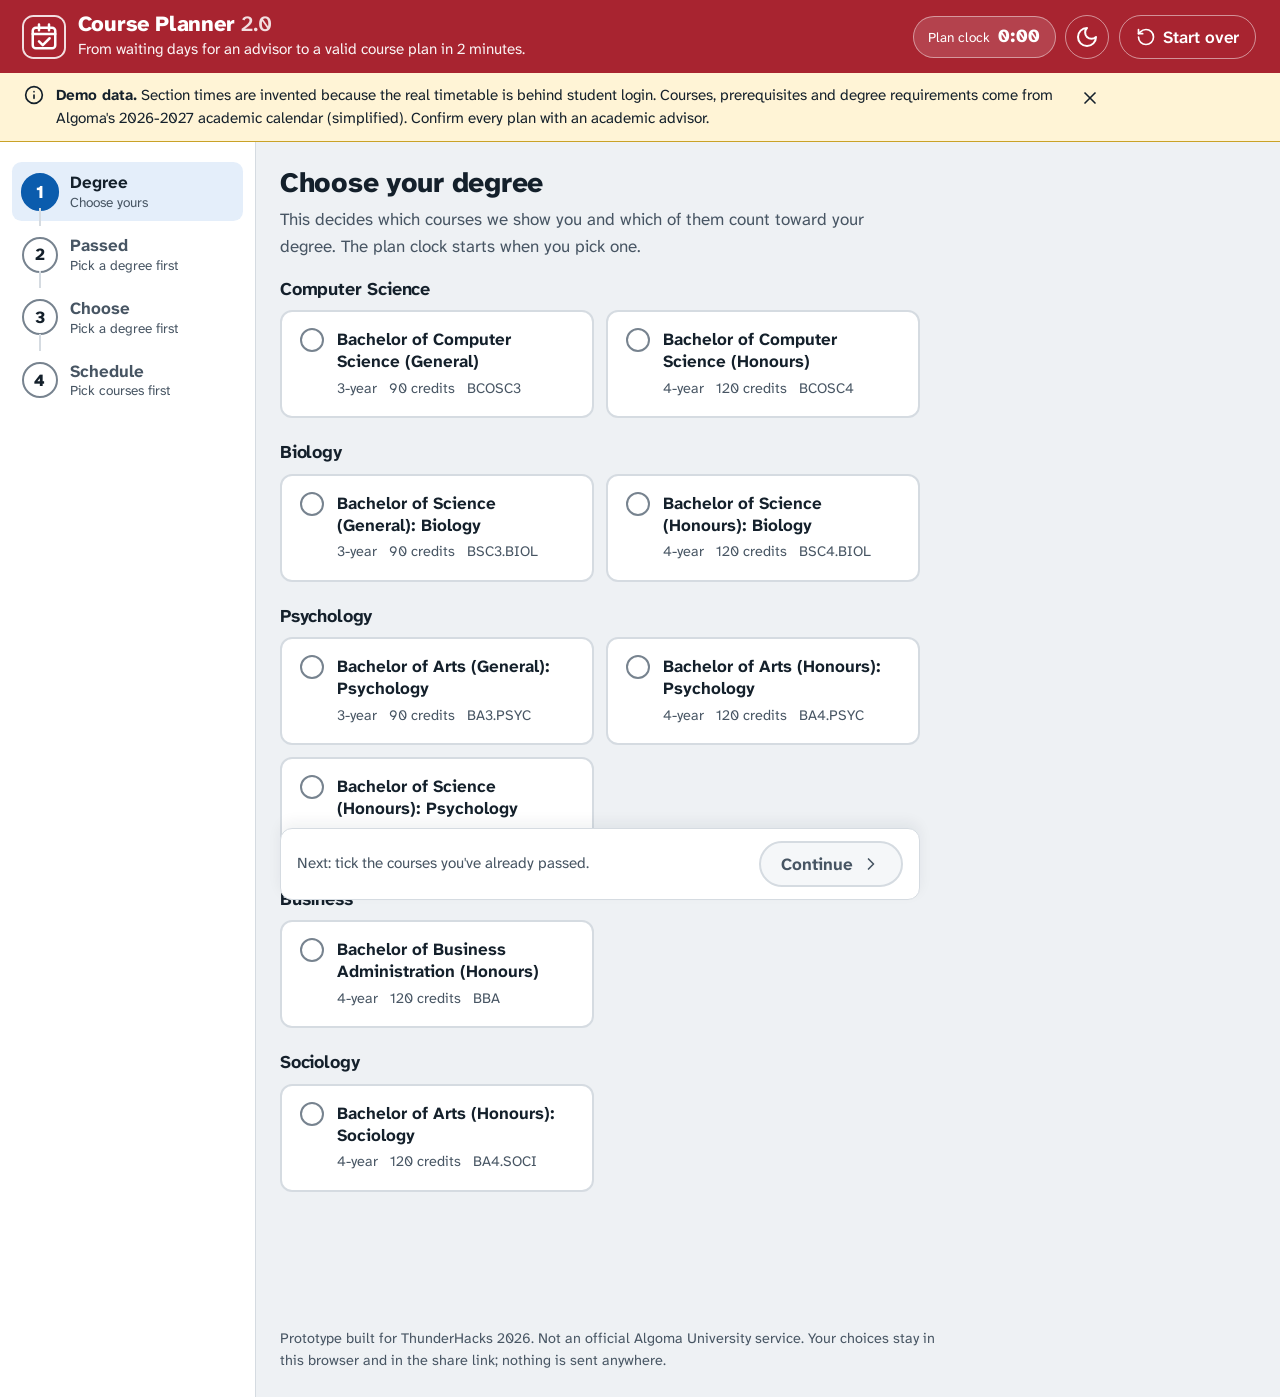
==== index.html @ 58ff5bbb "feat: production redesign, 9 real degrees, search/filters, themes, CSP hardening" ====
<!DOCTYPE html>
<html lang="en">
<head>
  <meta charset="UTF-8">
  <meta name="viewport" content="width=device-width, initial-scale=1">
  <!-- Security: only our own files may load or run. No inline scripts or styles, no third parties. -->
  <meta http-equiv="Content-Security-Policy" content="default-src 'none'; script-src 'self'; style-src 'self'; font-src 'self'; img-src 'self' data:; connect-src 'self'; base-uri 'none'; form-action 'none'">
  <meta name="referrer" content="no-referrer">
  <meta name="color-scheme" content="light dark">
  <meta name="theme-color" content="#a82430">
  <meta name="description" content="Pick your degree, tick what you've passed, and get conflict-free course schedules in minutes instead of waiting days for an advisor.">
  <title>Course Planner 2.0</title>
  <link rel="icon" href="assets/favicon.svg" type="image/svg+xml">
  <link rel="preload" href="assets/fonts/atkinson-hyperlegible-next-latin.woff2" as="font" type="font/woff2" crossorigin>
  <link rel="stylesheet" href="styles.css?v=4">
  <script src="theme-init.js?v=4"></script>
</head>
<body>
  <a class="skip-link" href="#main">Skip to main content</a>

  <div class="app">
    <header class="topbar">
      <div class="brand">
        <span class="brand-mark" aria-hidden="true"></span>
        <div>
          <h1>Course Planner <span class="version">2.0</span></h1>
          <p class="tagline">From waiting days for an advisor to a valid course plan in 2 minutes.</p>
        </div>
      </div>
      <div class="tools">
        <div class="clock" id="clock">
          <span class="clock-label" id="clock-label">Plan clock</span>
          <span class="clock-time" id="clock-time" aria-hidden="true">0:00</span>
        </div>
        <button type="button" class="icon-btn" id="theme-toggle" aria-label="Switch to dark mode"></button>
        <button type="button" class="ghost-btn" id="restart"></button>
      </div>
    </header>

    <div class="notice-bar" id="demo-note" role="note">
      <span class="notice-icon" id="demo-icon" aria-hidden="true"></span>
      <p><strong>Demo data.</strong> Section times are invented because the real timetable is behind student login. <span class="more">Courses, prerequisites and degree requirements come from Algoma's 2026-2027 academic calendar (simplified). Confirm every plan with an academic advisor.</span></p>
      <button type="button" class="icon-btn small" id="demo-dismiss" aria-label="Hide this notice"></button>
    </div>

    <nav class="steps" id="steps" aria-label="Planner steps"></nav>

    <div class="layout">
      <main id="main" tabindex="-1">
        <p class="loading" id="loading">Loading courses&hellip;</p>
        <section class="screen" id="screen-degree" hidden></section>
        <section class="screen" id="screen-passed" hidden></section>
        <section class="screen" id="screen-options" hidden></section>
        <section class="screen" id="screen-schedules" hidden></section>
      </main>
      <aside class="summary" id="summary" aria-label="Your plan so far" hidden></aside>
    </div>

    <footer class="site-footer">
      <p>Prototype built for ThunderHacks 2026. Not an official Algoma University service. Your choices stay in this browser and in the share link; nothing is sent anywhere.</p>
    </footer>
  </div>

  <!-- Spoken updates for screen readers, and short visible confirmations -->
  <div class="sr-only" id="status" role="status" aria-live="polite"></div>
  <div class="toasts" id="toasts" aria-live="polite"></div>

  <!-- Filled in and shown only when printing ("Bring to advisor") -->
  <div id="print-summary"></div>

  <script src="logic.js?v=4"></script>
  <script src="app.js?v=4"></script>
</body>
</html>
---- styles.css ----
/* Course Planner 2.0
   Palette: Lake Ink (text), Algoma Red (top bar), Shoreline Blue (actions), Birch Grey (page),
   Pine (required), Dusk Indigo (elective). One family: Atkinson Hyperlegible Next, designed for legibility.
   Motion answers an action (toggle, open, confirm); the one decorative moment is the timetable settling in. */

@font-face {
  font-family: "Atkinson Hyperlegible Next";
  src: url("assets/fonts/atkinson-hyperlegible-next-latin.woff2") format("woff2");
  font-weight: 400 800;
  font-style: normal;
  font-display: swap;
}

:root {
  --bar: #a82430;
  --bar-text: #ffffff;
  --page: #eef1f4;
  --surface: #ffffff;
  --surface-2: #f5f7f9;
  --text: #14202b;
  --muted: #475563;
  --line: #d5dbe1;
  --line-strong: #77838f;
  --action: #0b5cad;
  --action-hover: #084a8d;
  --action-soft: #e4eefa;
  --on-action: #ffffff;
  --focus: #b45309;
  --danger: #a3241c;
  --warn-bg: #fff4d6;
  --warn-line: #c9a227;
  --required-bg: #dcf0e3;  --required-fg: #0c5a2f;
  --elective-bg: #e5e7fb;  --elective-fg: #2f3490;
  --none-bg: #e9ecef;      --none-fg: #34404b;
  --shadow: 0 6px 18px rgba(20, 32, 43, 0.14);
  --c0-bg: #d3e5fb; --c0-bd: #2a63a8; --c0-fg: #0d2a4a;
  --c1-bg: #d6f0dd; --c1-bd: #2a7a46; --c1-fg: #0c3a1f;
  --c2-bg: #fde3bd; --c2-bd: #a8650d; --c2-fg: #4a2c05;
  --c3-bg: #f6d3ef; --c3-bd: #94318a; --c3-fg: #4a1245;
  --c4-bg: #cfeeee; --c4-bd: #1f7a7a; --c4-fg: #0a3939;
  --c5-bg: #e3e6ea; --c5-bd: #566472; --c5-fg: #1c252d;
  --rail-w: 16rem;
  --radius: 0.75rem;
  --ease: cubic-bezier(0.2, 0.7, 0.2, 1);
  color-scheme: light;
}

:root[data-theme="dark"] {
  --bar: #7e1b24;
  --page: #0e141a;
  --surface: #17202a;
  --surface-2: #1d2833;
  --text: #e7ecf1;
  --muted: #aab7c4;
  --line: #2c3a48;
  --line-strong: #8396a8;
  --action: #7cb7ff;
  --action-hover: #a3cdff;
  --action-soft: #1b2e44;
  --on-action: #0b1722;
  --focus: #ffb454;
  --danger: #ff8a80;
  --warn-bg: #3a3014;
  --warn-line: #8a7320;
  --required-bg: #12392a;  --required-fg: #92e3b3;
  --elective-bg: #23264f;  --elective-fg: #b9bdff;
  --none-bg: #28313a;      --none-fg: #c5cfd8;
  --shadow: 0 6px 18px rgba(0, 0, 0, 0.5);
  --c0-bg: #17365c; --c0-bd: #6aa6ec; --c0-fg: #dcecff;
  --c1-bg: #153d27; --c1-bd: #5fc080; --c1-fg: #d7f5e0;
  --c2-bg: #4a3207; --c2-bd: #e6a24a; --c2-fg: #ffe9c7;
  --c3-bg: #4a1b44; --c3-bd: #e384d8; --c3-fg: #ffdcf9;
  --c4-bg: #0f3d3d; --c4-bd: #55c2c2; --c4-fg: #d3f6f6;
  --c5-bg: #2d3640; --c5-bd: #93a3b3; --c5-fg: #e6ebf0;
  color-scheme: dark;
}

@media (prefers-color-scheme: dark) {
  :root:not([data-theme="light"]) {
    --bar: #7e1b24;
    --page: #0e141a;
    --surface: #17202a;
    --surface-2: #1d2833;
    --text: #e7ecf1;
    --muted: #aab7c4;
    --line: #2c3a48;
    --line-strong: #8396a8;
    --action: #7cb7ff;
    --action-hover: #a3cdff;
    --action-soft: #1b2e44;
    --on-action: #0b1722;
    --focus: #ffb454;
    --danger: #ff8a80;
    --warn-bg: #3a3014;
    --warn-line: #8a7320;
    --required-bg: #12392a;  --required-fg: #92e3b3;
    --elective-bg: #23264f;  --elective-fg: #b9bdff;
    --none-bg: #28313a;      --none-fg: #c5cfd8;
    --shadow: 0 6px 18px rgba(0, 0, 0, 0.5);
    --c0-bg: #17365c; --c0-bd: #6aa6ec; --c0-fg: #dcecff;
    --c1-bg: #153d27; --c1-bd: #5fc080; --c1-fg: #d7f5e0;
    --c2-bg: #4a3207; --c2-bd: #e6a24a; --c2-fg: #ffe9c7;
    --c3-bg: #4a1b44; --c3-bd: #e384d8; --c3-fg: #ffdcf9;
    --c4-bg: #0f3d3d; --c4-bd: #55c2c2; --c4-fg: #d3f6f6;
    --c5-bg: #2d3640; --c5-bd: #93a3b3; --c5-fg: #e6ebf0;
    color-scheme: dark;
  }
}

*, *::before, *::after { box-sizing: border-box; }
[hidden] { display: none !important; }

html { -webkit-text-size-adjust: 100%; }
body {
  margin: 0;
  font-family: "Atkinson Hyperlegible Next", system-ui, -apple-system, "Segoe UI", sans-serif;
  font-size: 1.0625rem;           /* 17px */
  line-height: 1.55;
  color: var(--text);
  background: var(--page);
  transition: background-color 0.2s var(--ease), color 0.2s var(--ease);
}

h1, h2, h3, h4 { line-height: 1.2; margin: 0; letter-spacing: -0.01em; }
h2 { font-size: 1.75rem; font-weight: 800; }
h3 { font-size: 1.125rem; font-weight: 700; }
p { margin: 0; }
.muted { color: var(--muted); }
.lead { color: var(--muted); max-width: 62ch; margin-top: 0.4rem; }
.num-tabular { font-variant-numeric: tabular-nums; }

.sr-only {
  position: absolute; width: 1px; height: 1px; margin: -1px; padding: 0; overflow: hidden;
  clip: rect(0, 0, 0, 0); white-space: nowrap; border: 0;
}

:focus-visible { outline: 3px solid var(--focus); outline-offset: 2px; border-radius: 4px; }
.topbar :focus-visible, .steps :focus-visible { outline-color: #fff; }
main:focus { outline: none; }
h2:focus { outline: none; }

.skip-link {
  position: absolute; left: -999px; top: 0; z-index: 50; padding: 0.6rem 1rem;
  background: var(--action); color: var(--on-action); border-radius: 0 0 0.5rem 0;
}
.skip-link:focus { left: 0; }

/* ---------- frame ---------- */
.app {
  display: grid;
  grid-template-columns: var(--rail-w) minmax(0, 1fr);
  grid-template-rows: auto auto 1fr auto;
  grid-template-areas: "top top" "note note" "steps layout" "steps foot";
  min-height: 100vh;
}
.topbar { grid-area: top; }
.notice-bar { grid-area: note; }
.steps { grid-area: steps; }
.layout { grid-area: layout; }
.site-footer { grid-area: foot; }

.topbar {
  display: flex; align-items: center; justify-content: space-between; gap: 1rem; flex-wrap: wrap;
  padding: 0.75rem 1.5rem; background: var(--bar); color: var(--bar-text);
}
.brand { display: flex; align-items: center; gap: 0.85rem; }
.brand-mark {
  width: 2.5rem; height: 2.5rem; border-radius: 0.6rem; flex: none;
  background: url("assets/favicon.svg") center / cover; box-shadow: 0 0 0 2px rgba(255, 255, 255, 0.85);
}
.topbar h1 { font-size: 1.35rem; font-weight: 800; }
.version { font-weight: 600; opacity: 0.85; }
.tagline { font-size: 0.95rem; opacity: 0.95; }
.tools { display: flex; align-items: center; gap: 0.6rem; }

.clock {
  display: flex; align-items: baseline; gap: 0.5rem; padding: 0.35rem 0.9rem; border-radius: 999px;
  background: rgba(255, 255, 255, 0.14); border: 1px solid rgba(255, 255, 255, 0.45);
}
.clock-label { font-size: 0.85rem; }
.clock-time { font-size: 1.15rem; font-weight: 800; font-variant-numeric: tabular-nums; min-width: 2.6rem; text-align: right; }
.clock.is-done { background: #fff; color: #0c5a2f; border-color: #fff; }

.icon-btn, .ghost-btn {
  display: inline-flex; align-items: center; justify-content: center; gap: 0.45rem; min-height: 2.75rem;
  color: inherit; background: transparent; border: 1px solid rgba(255, 255, 255, 0.5); border-radius: 999px;
  font: inherit; font-weight: 600; cursor: pointer;
  transition: background-color 0.15s var(--ease), transform 0.12s var(--ease);
}
.icon-btn { width: 2.75rem; padding: 0; }
.ghost-btn { padding: 0 1rem; }
.icon-btn:hover, .ghost-btn:hover { background: rgba(255, 255, 255, 0.18); }
.icon-btn:active, .ghost-btn:active { transform: scale(0.96); }
.icon-btn.small { width: 2.75rem; min-height: 2.75rem; border: 0; margin: -0.5rem -0.5rem -0.5rem 0; }

.notice-bar {
  display: flex; align-items: flex-start; gap: 0.75rem; padding: 0.65rem 1.5rem; font-size: 0.95rem;
  background: var(--warn-bg); border-bottom: 1px solid var(--warn-line); color: var(--text);
}
.notice-bar p { flex: 1; max-width: 100ch; }
.notice-icon { flex: none; margin-top: 0.1rem; color: var(--text); }
.notice-bar .icon-btn { color: var(--text); }
.notice-bar .icon-btn:hover { background: rgba(0, 0, 0, 0.08); }

.icon { width: 1.25rem; height: 1.25rem; flex: none; }
.icon.lg { width: 1.5rem; height: 1.5rem; }

/* ---------- steps (rail on desktop, tab bar on phones) ---------- */
.steps {
  background: var(--surface); border-right: 1px solid var(--line); padding: 1.25rem 0.75rem;
  display: flex; flex-direction: column; gap: 0.25rem; align-self: stretch;
}
.step {
  position: relative; display: grid; grid-template-columns: 2.25rem 1fr; gap: 0.75rem; align-items: center;
  width: 100%; padding: 0.6rem 0.6rem; text-align: left; font: inherit; color: var(--text);
  background: transparent; border: 0; border-radius: 0.6rem; cursor: pointer;
  transition: background-color 0.15s var(--ease);
}
.step:not(:last-child)::after {
  content: ""; position: absolute; left: calc(0.6rem + 1.125rem - 1px); top: calc(0.6rem + 2.25rem); height: 1.1rem; width: 2px;
  background: var(--line);
}
.step:hover:not(:disabled) { background: var(--surface-2); }
.step:disabled { cursor: not-allowed; color: var(--muted); }
.step-dot {
  display: grid; place-items: center; width: 2.25rem; height: 2.25rem; border-radius: 50%;
  border: 2px solid var(--line-strong); font-weight: 800; background: var(--surface); color: var(--text);
  transition: background-color 0.2s var(--ease), border-color 0.2s var(--ease), color 0.2s var(--ease), transform 0.2s var(--ease);
}
.step.is-current { background: var(--action-soft); }
.step.is-current .step-dot { background: var(--action); border-color: var(--action); color: var(--on-action); transform: scale(1.06); }
.step.is-done .step-dot { background: var(--required-bg); border-color: var(--required-fg); color: var(--required-fg); }
.step-title { display: block; font-weight: 700; line-height: 1.2; }
.step-sub { display: block; font-size: 0.85rem; color: var(--muted); line-height: 1.3; margin-top: 0.1rem; }

/* ---------- main layout ---------- */
.layout { display: grid; grid-template-columns: minmax(0, 1fr); gap: 1.5rem; padding: 1.5rem; align-items: start; }
@media (min-width: 1180px) { .layout { grid-template-columns: minmax(0, 1fr) 19.5rem; } }

main { min-width: 0; }
.screen { animation: screen-in 0.24s var(--ease) both; }
.screen > * + * { margin-top: 1.25rem; }
.screen-head { display: flex; flex-wrap: wrap; align-items: flex-end; justify-content: space-between; gap: 0.75rem; }
.loading { color: var(--muted); }

.panel { background: var(--surface); border: 1px solid var(--line); border-radius: var(--radius); }
.panel-pad { padding: 1rem 1.25rem; }

/* ---------- buttons ---------- */
button, .btn { font: inherit; }
.btn {
  display: inline-flex; align-items: center; justify-content: center; gap: 0.5rem; min-height: 2.75rem; padding: 0.5rem 1.25rem;
  color: var(--action); background: var(--surface); border: 2px solid var(--action); border-radius: 999px;
  font-weight: 700; cursor: pointer;
  transition: background-color 0.15s var(--ease), color 0.15s var(--ease), box-shadow 0.15s var(--ease), transform 0.12s var(--ease);
}
.btn:hover:not(:disabled) { background: var(--action-soft); box-shadow: var(--shadow); transform: translateY(-1px); }
.btn:active:not(:disabled) { transform: translateY(0) scale(0.98); box-shadow: none; }
.btn.primary { background: var(--action); color: var(--on-action); }
.btn.primary:hover:not(:disabled) { background: var(--action-hover); }
.btn:disabled { cursor: not-allowed; color: var(--muted); border-color: var(--line); background: var(--surface-2); box-shadow: none; transform: none; }
.btn.quiet { border-color: transparent; background: transparent; }
.btn.quiet:hover:not(:disabled) { background: var(--action-soft); box-shadow: none; }

.actions { display: flex; flex-wrap: wrap; align-items: center; gap: 0.75rem; }
.actionbar {
  position: sticky; bottom: 0; z-index: 5; display: flex; flex-wrap: wrap; gap: 0.75rem; align-items: center; justify-content: space-between;
  padding: 0.75rem 1rem; margin-top: 1.5rem; background: var(--surface); border: 1px solid var(--line); border-radius: var(--radius);
  box-shadow: 0 -6px 14px rgba(20, 32, 43, 0.06);
}
.actionbar .hint { color: var(--muted); font-size: 0.95rem; }

/* ---------- custom checkbox / radio ---------- */
input[type="checkbox"], input[type="radio"] {
  appearance: none; -webkit-appearance: none; flex: none; display: grid; place-content: center;
  width: 1.5rem; height: 1.5rem; margin: 0; background: var(--surface); border: 2px solid var(--line-strong);
  transition: background-color 0.15s var(--ease), border-color 0.15s var(--ease), transform 0.12s var(--ease);
}
input[type="checkbox"] { border-radius: 0.4rem; }
input[type="radio"] { border-radius: 50%; }
input[type="checkbox"]::after {
  content: ""; width: 0.8rem; height: 0.8rem; background: var(--on-action); transform: scale(0);
  clip-path: polygon(14% 52%, 0 66%, 38% 100%, 100% 22%, 86% 8%, 38% 72%);
  transition: transform 0.16s var(--ease);
}
input[type="radio"]::after { content: ""; width: 0.65rem; height: 0.65rem; border-radius: 50%; background: var(--on-action); transform: scale(0); transition: transform 0.16s var(--ease); }
input:checked { background: var(--action); border-color: var(--action); }
input:checked::after { transform: scale(1); }
input:disabled { opacity: 0.45; cursor: not-allowed; }
input:active:not(:disabled) { transform: scale(0.9); }

/* ---------- degree choice ---------- */
.areas { display: grid; gap: 1.5rem; }
.area h3 { margin-bottom: 0.6rem; }
.choice-grid { display: grid; gap: 0.75rem; grid-template-columns: repeat(auto-fill, minmax(17rem, 1fr)); }
.choice {
  position: relative; display: flex; gap: 0.85rem; align-items: flex-start; padding: 1rem 1.1rem;
  background: var(--surface); border: 2px solid var(--line); border-radius: var(--radius); cursor: pointer;
  transition: border-color 0.15s var(--ease), box-shadow 0.18s var(--ease), transform 0.15s var(--ease), background-color 0.15s var(--ease);
}
.choice:hover { border-color: var(--action); box-shadow: var(--shadow); transform: translateY(-2px); }
.choice:has(input:checked) { border-color: var(--action); background: var(--action-soft); }
.choice:has(input:focus-visible) { outline: 3px solid var(--focus); outline-offset: 2px; }
.choice-name { font-weight: 700; line-height: 1.3; }
.choice-meta { display: flex; flex-wrap: wrap; gap: 0.35rem 0.75rem; margin-top: 0.35rem; font-size: 0.9rem; color: var(--muted); }

/* ---------- toolbar, search, segmented ---------- */
.toolbar { display: flex; flex-wrap: wrap; gap: 0.75rem; align-items: center; }
.search { position: relative; flex: 1 1 15rem; max-width: 26rem; }
.search .icon { position: absolute; left: 0.85rem; top: 50%; transform: translateY(-50%); color: var(--muted); pointer-events: none; }
.search input {
  width: 100%; min-height: 2.75rem; padding: 0.5rem 2.75rem 0.5rem 2.6rem; font: inherit; color: var(--text);
  background: var(--surface); border: 2px solid var(--line); border-radius: 999px;
  transition: border-color 0.15s var(--ease), box-shadow 0.15s var(--ease);
}
.search input:hover { border-color: var(--line-strong); }
.search input:focus { outline: none; border-color: var(--action); box-shadow: 0 0 0 3px var(--action-soft); }
.search input:focus-visible { outline: 3px solid var(--focus); outline-offset: 2px; }
.search .clear { position: absolute; right: 0.15rem; top: 50%; transform: translateY(-50%); width: 2.5rem; height: 2.5rem; color: var(--muted); border: 0; }

.segmented { display: inline-flex; padding: 0.2rem; background: var(--surface-2); border: 1px solid var(--line); border-radius: 999px; }
.segmented button {
  min-height: 2.4rem; padding: 0 0.9rem; font: inherit; font-weight: 600; color: var(--muted); background: transparent; border: 0; border-radius: 999px; cursor: pointer;
  transition: background-color 0.15s var(--ease), color 0.15s var(--ease);
}
.segmented button:hover { color: var(--text); }
.segmented button[aria-pressed="true"] { background: var(--action); color: var(--on-action); }

.counter { color: var(--muted); font-size: 0.95rem; }

/* ---------- course rows ---------- */
.year { background: var(--surface); border: 1px solid var(--line); border-radius: var(--radius); overflow: hidden; }
.year + .year { margin-top: 0.75rem; }
.year summary {
  display: flex; align-items: center; gap: 0.75rem; padding: 0.8rem 1.1rem; font-weight: 700; cursor: pointer; list-style: none; min-height: 3rem;
  transition: background-color 0.15s var(--ease);
}
.year summary::-webkit-details-marker { display: none; }
.year summary:hover { background: var(--surface-2); }
.year summary .chev { margin-left: auto; transition: transform 0.2s var(--ease); }
.year[open] summary .chev { transform: rotate(90deg); }
.year summary .count { font-weight: 400; color: var(--muted); }
.rows { list-style: none; margin: 0; padding: 0; border-top: 1px solid var(--line); }
.rows li + li { border-top: 1px solid var(--line); }
.row {
  display: flex; gap: 0.9rem; align-items: flex-start; padding: 0.75rem 1.1rem; min-height: 3.25rem; cursor: pointer;
  transition: background-color 0.12s var(--ease);
}
.row:hover { background: var(--surface-2); }
.row:has(input:checked) { background: var(--action-soft); }
.row:has(input:disabled) { cursor: not-allowed; }
.row-body { flex: 1; min-width: 0; }
.row-code { font-weight: 800; margin-right: 0.35rem; }
.row-meta { display: flex; flex-wrap: wrap; gap: 0.25rem 0.6rem; align-items: center; margin-top: 0.2rem; font-size: 0.9rem; color: var(--muted); }
.row-note { font-size: 0.9rem; color: var(--muted); margin-top: 0.2rem; }
.row .tag { margin-left: auto; align-self: flex-start; }

.tag { display: inline-block; padding: 0.05rem 0.6rem; border-radius: 999px; font-size: 0.85rem; font-weight: 700; white-space: nowrap; }
.tag-required { background: var(--required-bg); color: var(--required-fg); }
.tag-elective { background: var(--elective-bg); color: var(--elective-fg); }
.tag-none { background: var(--none-bg); color: var(--none-fg); }

.blocked-list { list-style: none; margin: 0; padding: 0; }
.blocked-list li { padding: 0.8rem 1.1rem; }
.blocked-list li + li { border-top: 1px solid var(--line); }
.reason { display: flex; gap: 0.5rem; align-items: flex-start; margin-top: 0.3rem; color: var(--muted); font-size: 0.95rem; }
.reason .icon { margin-top: 0.15rem; }
.steps-away { margin-left: 0.5rem; font-size: 0.85rem; font-weight: 700; color: var(--required-fg); background: var(--required-bg); border-radius: 999px; padding: 0 0.55rem; }

.empty { padding: 2rem 1.25rem; text-align: center; color: var(--muted); border: 2px dashed var(--line); border-radius: var(--radius); }
.empty strong { display: block; color: var(--text); margin-bottom: 0.25rem; }

/* ---------- meters ---------- */
.meter-label { display: flex; justify-content: space-between; gap: 0.75rem; font-size: 0.95rem; margin-bottom: 0.35rem; }
.meter-label strong { font-variant-numeric: tabular-nums; }
.meter-bar { height: 0.7rem; background: var(--line); border-radius: 999px; overflow: hidden; }
.meter-fill { height: 100%; width: 100%; background: var(--action); border-radius: 999px; transform-origin: left center; transform: scaleX(0); transition: transform 0.5s var(--ease); }
.meter-fill.green { background: var(--required-fg); }
.dots { display: inline-flex; gap: 0.3rem; vertical-align: middle; }
.dots span { width: 0.7rem; height: 0.7rem; border-radius: 50%; border: 2px solid var(--line-strong); transition: background-color 0.2s var(--ease), border-color 0.2s var(--ease), transform 0.2s var(--ease); }
.dots span.on { background: var(--action); border-color: var(--action); transform: scale(1.15); }

/* ---------- summary aside ---------- */
.summary { position: sticky; top: 1rem; display: grid; gap: 1rem; padding: 1.1rem 1.2rem; background: var(--surface); border: 1px solid var(--line); border-radius: var(--radius); }
.summary h2 { font-size: 1.15rem; }
.summary .degree { font-weight: 700; line-height: 1.3; }
.summary .code { color: var(--muted); font-size: 0.9rem; }
.pick-list { list-style: none; margin: 0; padding: 0; display: grid; gap: 0.25rem; }
.pick-list li { display: flex; align-items: center; gap: 0.5rem; padding: 0.25rem 0.25rem 0.25rem 0.6rem; background: var(--surface-2); border-radius: 0.5rem; animation: pop-in 0.2s var(--ease) both; }
.pick-list .pick-text { flex: 1; min-width: 0; font-size: 0.95rem; }
.pick-list .pick-text b { margin-right: 0.3rem; }
.pick-list button { width: 2.25rem; height: 2.25rem; display: grid; place-items: center; color: var(--muted); background: transparent; border: 0; border-radius: 50%; cursor: pointer; transition: background-color 0.15s var(--ease), color 0.15s var(--ease); }
.pick-list button:hover { background: var(--line); color: var(--text); }
@media (max-width: 1179px) { .summary { display: none; } }

/* ---------- schedules ---------- */
.switches { display: flex; flex-wrap: wrap; gap: 0.6rem; }
.switch {
  display: inline-flex; align-items: center; gap: 0.6rem; min-height: 2.75rem; padding: 0.3rem 1rem 0.3rem 0.45rem; cursor: pointer; user-select: none;
  background: var(--surface); border: 2px solid var(--line); border-radius: 999px; font-weight: 600;
  transition: border-color 0.15s var(--ease), background-color 0.15s var(--ease);
}
.switch:hover { border-color: var(--action); }
.switch:has(input:checked) { border-color: var(--action); background: var(--action-soft); }
.switch input { appearance: none; -webkit-appearance: none; width: 2.6rem; height: 1.5rem; padding: 0; border-radius: 999px; display: block; position: relative; background: var(--line); border: 0; }
.switch input::after { content: ""; position: absolute; top: 0.2rem; left: 0.2rem; width: 1.1rem; height: 1.1rem; border-radius: 50%; background: var(--surface); clip-path: none; transform: none; transition: transform 0.18s var(--ease); }
.switch input:checked { background: var(--action); }
.switch input:checked::after { transform: translateX(1.1rem); background: var(--on-action); }
.switch:has(input:focus-visible) { outline: 3px solid var(--focus); outline-offset: 2px; }

.pager { display: flex; align-items: center; gap: 0.5rem; }
.pager strong { min-width: 8.5rem; text-align: center; font-variant-numeric: tabular-nums; }
.pager .btn { width: 2.75rem; padding: 0; }

.grid-wrap { overflow-x: auto; background: var(--surface); border: 1px solid var(--line); border-radius: var(--radius); }
.grid { display: grid; grid-template-columns: 3.5rem repeat(5, minmax(6rem, 1fr)); min-width: 38rem; }
.grid-head { font-weight: 700; text-align: center; padding: 0.5rem 0.25rem; background: var(--surface-2); border-bottom: 1px solid var(--line); }
.grid-time { font-size: 0.85rem; color: var(--muted); border-top: 1px solid var(--line); padding: 0 0.35rem; }
.grid-col { border-top: 1px solid var(--line); border-left: 1px solid var(--line); }
.block {
  margin: 1px 3px; padding: 0.2rem 0.45rem; overflow: hidden; border: 2px solid; border-radius: 0.45rem; font-size: 0.85rem; line-height: 1.25;
  animation: block-in 0.34s var(--ease) both;
}
.block b { display: block; }
.block span { font-size: 0.8rem; }
.c0 { background: var(--c0-bg); border-color: var(--c0-bd); color: var(--c0-fg); }
.c1 { background: var(--c1-bg); border-color: var(--c1-bd); color: var(--c1-fg); }
.c2 { background: var(--c2-bg); border-color: var(--c2-bd); color: var(--c2-fg); }
.c3 { background: var(--c3-bg); border-color: var(--c3-bd); color: var(--c3-fg); }
.c4 { background: var(--c4-bg); border-color: var(--c4-bd); color: var(--c4-fg); }
.c5 { background: var(--c5-bg); border-color: var(--c5-bd); color: var(--c5-fg); }

.plan-table { width: 100%; border-collapse: collapse; }
.plan-table th, .plan-table td { text-align: left; padding: 0.65rem 1rem; border-top: 1px solid var(--line); vertical-align: top; }
.plan-table thead th { border-top: 0; color: var(--muted); font-size: 0.9rem; font-weight: 600; background: var(--surface-2); }
.plan-table .swatch { display: inline-block; width: 0.8rem; height: 0.8rem; border-radius: 0.2rem; margin-right: 0.5rem; border: 2px solid; vertical-align: -0.05rem; }

.compare { display: grid; grid-template-columns: 1fr 1fr; gap: 1rem; }
.compare-col { padding: 1.1rem 1.25rem; border-radius: var(--radius); border: 1px solid var(--line); }
.compare-col .kicker { font-weight: 700; color: var(--muted); }
.compare-col .big { display: block; margin-top: 0.15rem; font-size: 2.1rem; font-weight: 800; line-height: 1.15; font-variant-numeric: tabular-nums; }
.compare-col .small { margin-top: 0.3rem; color: var(--muted); font-size: 0.95rem; }
.compare-col.before { background: var(--surface-2); }
.compare-col.after { background: var(--required-bg); border-color: var(--required-fg); }
.compare-col.after .big, .compare-col.after .kicker { color: var(--required-fg); }

.notice { display: flex; gap: 0.6rem; align-items: flex-start; padding: 0.8rem 1rem; background: var(--warn-bg); border-left: 5px solid var(--warn-line); border-radius: 0.4rem; }

/* ---------- toasts ---------- */
.toasts { position: fixed; z-index: 60; left: 50%; bottom: 1.25rem; transform: translateX(-50%); display: grid; gap: 0.5rem; width: min(26rem, calc(100vw - 2rem)); pointer-events: none; }
.toast {
  display: flex; align-items: center; gap: 0.6rem; padding: 0.7rem 1rem; color: var(--page); background: var(--text); border-radius: 0.7rem; box-shadow: var(--shadow);
  animation: toast-in 0.25s var(--ease) both; pointer-events: auto;
}
.toast.out { animation: toast-out 0.2s var(--ease) both; }
.toast button { margin-left: auto; min-height: 2rem; padding: 0 0.6rem; color: inherit; background: transparent; border: 1px solid currentColor; border-radius: 999px; font: inherit; font-weight: 700; cursor: pointer; }

.site-footer { padding: 1rem 1.5rem 1.5rem; color: var(--muted); font-size: 0.9rem; max-width: 80ch; }
#print-summary { display: none; }

/* ---------- motion ---------- */
@keyframes screen-in { from { opacity: 0; transform: translateY(8px); } to { opacity: 1; transform: none; } }
@keyframes block-in { from { opacity: 0; transform: scale(0.88); } to { opacity: 1; transform: none; } }
@keyframes pop-in { from { opacity: 0; transform: translateX(8px); } to { opacity: 1; transform: none; } }
@keyframes toast-in { from { opacity: 0; transform: translateY(12px); } to { opacity: 1; transform: none; } }
@keyframes toast-out { to { opacity: 0; transform: translateY(8px); } }

@media (prefers-reduced-motion: reduce) {
  *, *::before, *::after { animation-duration: 0.01ms !important; animation-delay: 0ms !important; transition-duration: 0.01ms !important; scroll-behavior: auto !important; }
}

/* ---------- tablets and phones ---------- */
@media (max-width: 899px) {
  .app { grid-template-columns: minmax(0, 1fr); grid-template-areas: "top" "note" "layout" "foot"; padding-bottom: 4.75rem; }
  .steps {
    position: fixed; left: 0; right: 0; bottom: 0; z-index: 30; flex-direction: row; gap: 0; padding: 0.25rem 0.25rem calc(0.25rem + env(safe-area-inset-bottom));
    border-right: 0; border-top: 1px solid var(--line); box-shadow: 0 -4px 14px rgba(20, 32, 43, 0.1);
  }
  .step { grid-template-columns: 1fr; justify-items: center; gap: 0.15rem; padding: 0.4rem 0.2rem; text-align: center; flex: 1; min-height: 3.5rem; }
  .step::after { display: none; }
  .step-dot { width: 1.9rem; height: 1.9rem; font-size: 0.95rem; }
  .step-title { font-size: 0.8rem; font-weight: 600; }
  .step-sub { display: none; }
  .topbar { padding: 0.6rem 0.9rem; }
  .tagline { display: none; }
  .clock-label { display: none; }
  .ghost-btn .btn-text { display: none; }
  .ghost-btn { width: 2.75rem; padding: 0; }
  .notice-bar { padding: 0.6rem 0.9rem; }
  .layout { padding: 1rem 0.9rem; }
  .site-footer { padding: 1rem 0.9rem 1.5rem; }
  h2 { font-size: 1.5rem; }
  .compare { grid-template-columns: 1fr; }
  .actionbar { bottom: 4.5rem; }
  .toasts { bottom: 5.25rem; }
  .row { padding: 0.75rem 0.85rem; }
  .row .tag { display: none; }
  .plan-table th, .plan-table td { padding: 0.55rem 0.7rem; }
}

/* ---------- printing "Bring to advisor" ---------- */
@media print {
  body > *:not(#print-summary) { display: none !important; }
  #print-summary { display: block; color: #000; background: #fff; font-size: 12pt; }
  body { background: #fff; }
  #print-summary h1 { font-size: 20pt; margin: 0 0 0.4rem; }
  #print-summary h2 { font-size: 13pt; margin: 1rem 0 0.3rem; }
  #print-summary table { width: 100%; border-collapse: collapse; }
  #print-summary th, #print-summary td { text-align: left; border: 1px solid #555; padding: 0.3rem 0.5rem; }
}

/* ---------- timetable guides ---------- */
.day-col { border-left: 1px solid var(--line); }
.hour-line { border-top: 1px solid var(--line); }
.grid-time { border-top: 0; }
.panel-pad { padding: 1rem 1.25rem; }
@media (min-width: 1180px) { .inline-progress { display: none !important; } }

/* ---------- phone polish ---------- */
@media (max-width: 899px) {
  .actionbar { flex-wrap: nowrap; gap: 0.5rem; padding: 0.5rem; }
  .actionbar .hint { display: none; }
  .actionbar .btn { padding: 0 1rem; }
  .actionbar.flow { position: static; flex-wrap: wrap; box-shadow: none; }
  .notice-bar .more { display: none; }
  .topbar h1 { font-size: 1.15rem; }
  .tools { gap: 0.4rem; }
  .clock { padding: 0.2rem 0.7rem; }
  .plan-table th[scope="row"] { font-weight: 600; }
  .grid { min-width: 32rem; grid-template-columns: 3rem repeat(5, minmax(5rem, 1fr)); }
}
@media (max-width: 479px) {
  .brand-mark { display: none; }
  .compare-col .big { font-size: 1.75rem; }
}
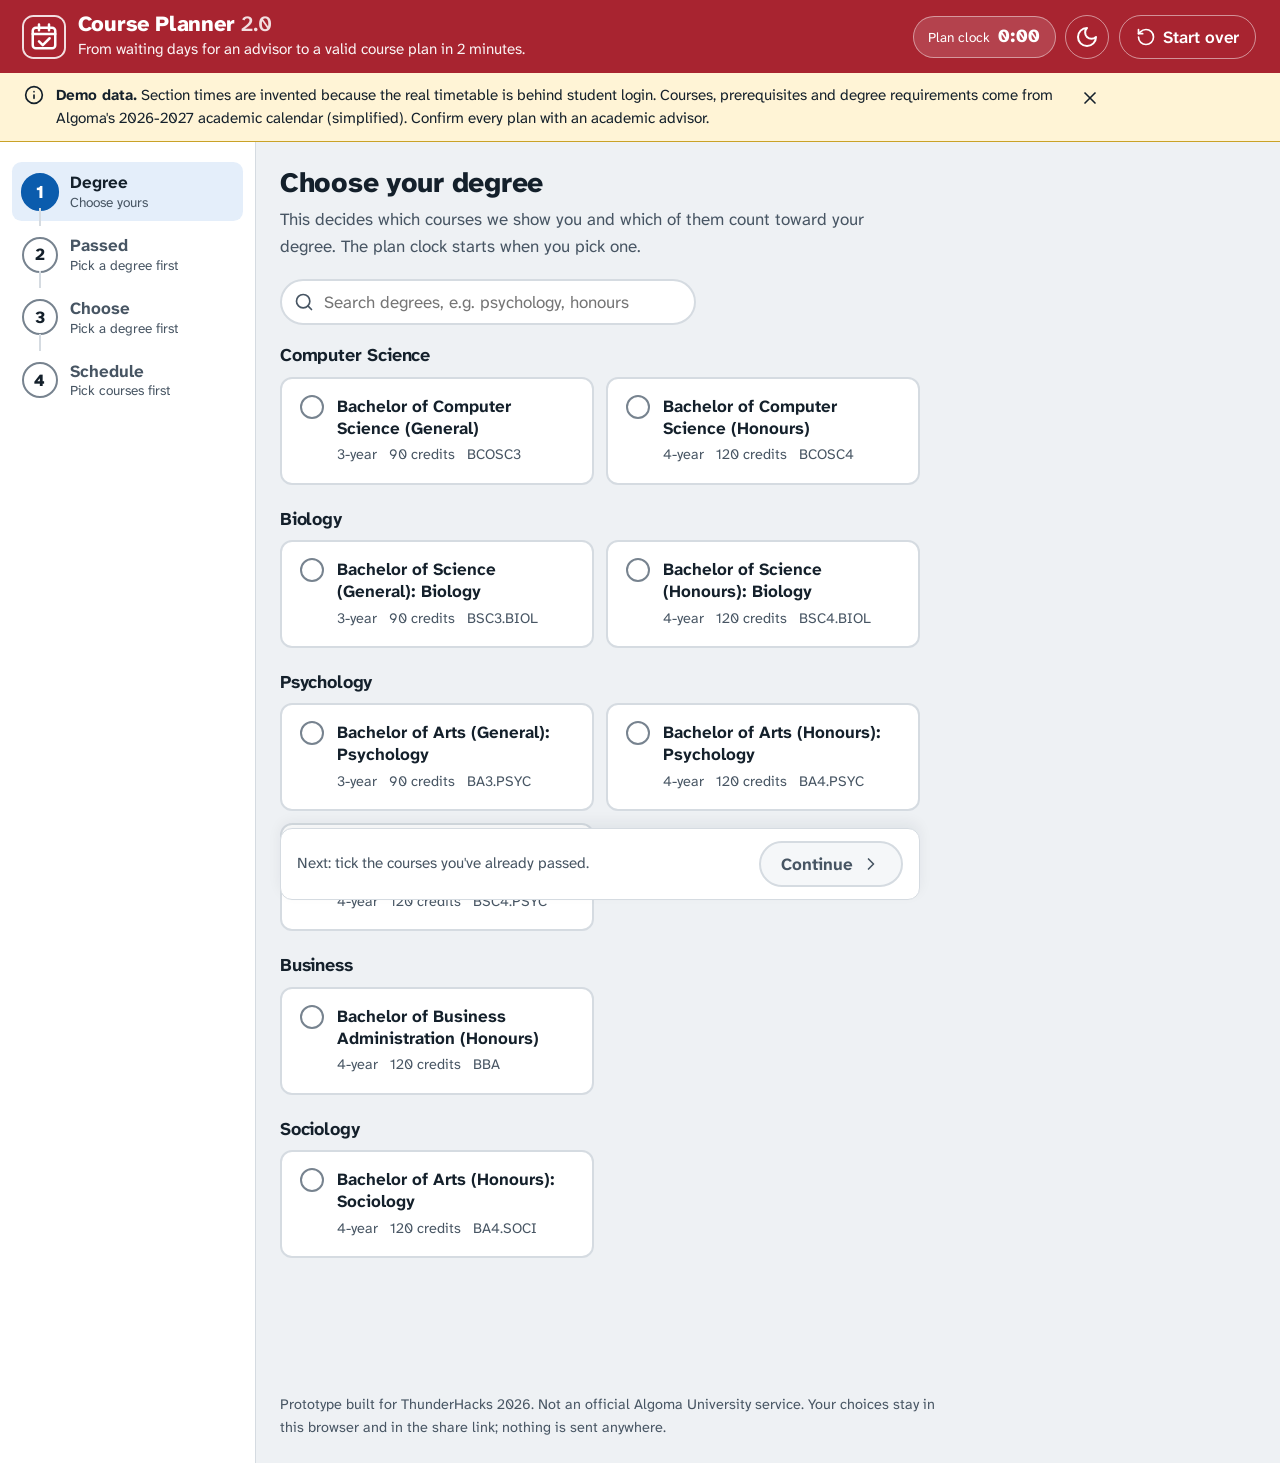
==== commit d1711312: "feat: Days off dropdown (any weekdays) replaces Fridays off" ====
--- a/index.html
+++ b/index.html
@@ -12,8 +12,8 @@
   <title>Course Planner 2.0</title>
   <link rel="icon" href="assets/favicon.svg" type="image/svg+xml">
   <link rel="preload" href="assets/fonts/atkinson-hyperlegible-next-latin.woff2" as="font" type="font/woff2" crossorigin>
-  <link rel="stylesheet" href="styles.css?v=4">
-  <script src="theme-init.js?v=4"></script>
+  <link rel="stylesheet" href="styles.css?v=8">
+  <script src="theme-init.js?v=8"></script>
 </head>
 <body>
   <a class="skip-link" href="#main">Skip to main content</a>
@@ -68,7 +68,7 @@
   <!-- Filled in and shown only when printing ("Bring to advisor") -->
   <div id="print-summary"></div>
 
-  <script src="logic.js?v=4"></script>
-  <script src="app.js?v=4"></script>
+  <script src="logic.js?v=8"></script>
+  <script src="app.js?v=8"></script>
 </body>
 </html>
--- a/styles.css
+++ b/styles.css
@@ -533,3 +533,38 @@
   .brand-mark { display: none; }
   .compare-col .big { font-size: 1.75rem; }
 }
+
+/* ---------- group labels inside course lists ---------- */
+.rows li.group-label {
+  padding: 0.45rem 1.1rem; font-size: 0.9rem; font-weight: 700; background: var(--surface-2); color: var(--muted);
+  border-top: 1px solid var(--line);
+}
+.rows li.group-required { color: var(--required-fg); background: var(--required-bg); }
+.rows li.group-elective { color: var(--elective-fg); background: var(--elective-bg); }
+.rows li:first-child.group-label { border-top: 0; }
+
+/* ---------- days-off dropdown ---------- */
+.dropdown { position: relative; }
+.dropdown-btn {
+  display: inline-flex; align-items: center; gap: 0.6rem; min-height: 2.75rem; padding: 0.3rem 0.9rem 0.3rem 1.1rem; list-style: none; cursor: pointer; user-select: none;
+  font-weight: 600; background: var(--surface); border: 2px solid var(--line); border-radius: 999px;
+  transition: border-color 0.15s var(--ease), background-color 0.15s var(--ease);
+}
+.dropdown-btn::-webkit-details-marker { display: none; }
+.dropdown-btn:hover, .dropdown[open] > .dropdown-btn { border-color: var(--action); }
+.dropdown-count { padding: 0 0.6rem; border-radius: 999px; background: var(--action); color: var(--on-action); font-size: 0.9rem; }
+.dropdown-hint { color: var(--muted); font-weight: 400; }
+.dropdown .chev { transition: transform 0.2s var(--ease); }
+.dropdown[open] .chev { transform: rotate(90deg); }
+.dropdown:has(.dropdown-count) > .dropdown-btn { border-color: var(--action); background: var(--action-soft); }
+.dropdown-btn:focus-visible { outline: 3px solid var(--focus); outline-offset: 2px; }
+.dropdown-panel {
+  position: absolute; z-index: 25; top: calc(100% + 0.4rem); left: 0; width: min(17rem, calc(100vw - 2rem)); padding: 0.5rem;
+  background: var(--surface); border: 1px solid var(--line); border-radius: var(--radius); box-shadow: var(--shadow);
+  animation: pop-down 0.18s var(--ease) both;
+}
+.dropdown-panel legend { padding: 0.4rem 0.6rem; font-weight: 700; font-size: 0.95rem; color: var(--muted); }
+.day-row { display: flex; align-items: center; gap: 0.75rem; min-height: 2.75rem; padding: 0.25rem 0.6rem; border-radius: 0.5rem; cursor: pointer; transition: background-color 0.12s var(--ease); }
+.day-row:hover { background: var(--surface-2); }
+.day-row:has(input:checked) { background: var(--action-soft); font-weight: 600; }
+@keyframes pop-down { from { opacity: 0; transform: translateY(-6px); } to { opacity: 1; transform: none; } }
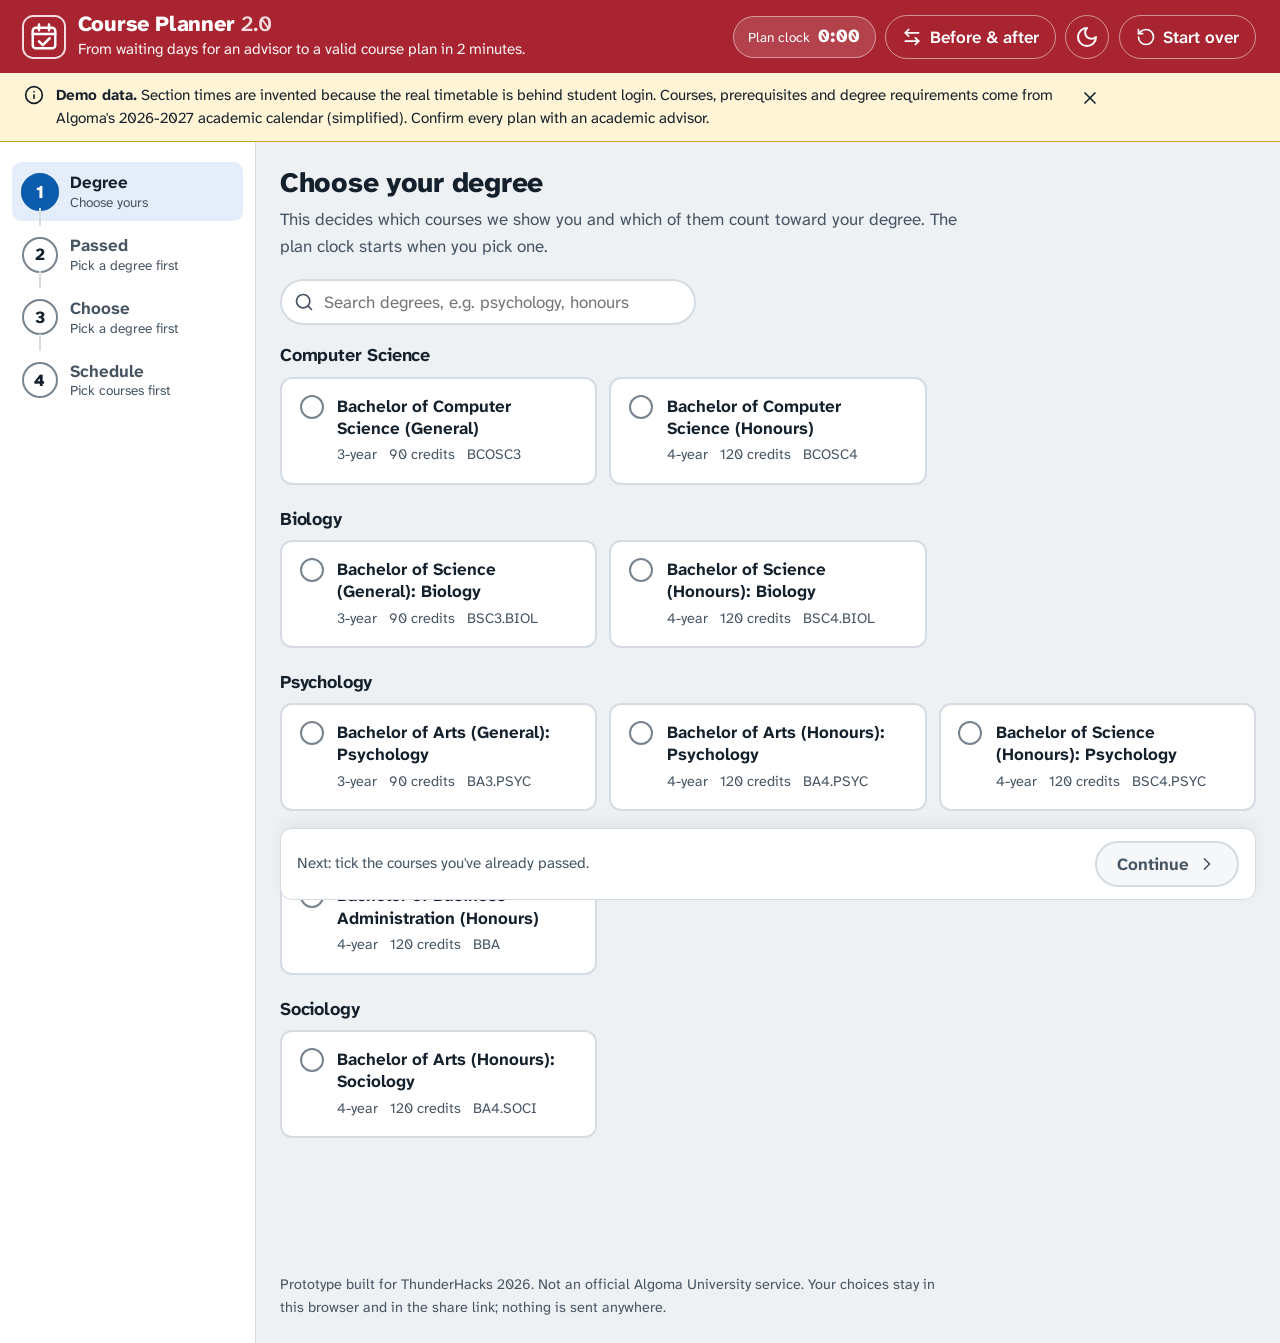
==== commit f5a99e58: "feat: Before & after page following the ThunderHacks brief; README for judges" ====
--- a/index.html
+++ b/index.html
@@ -12,8 +12,8 @@
   <title>Course Planner 2.0</title>
   <link rel="icon" href="assets/favicon.svg" type="image/svg+xml">
   <link rel="preload" href="assets/fonts/atkinson-hyperlegible-next-latin.woff2" as="font" type="font/woff2" crossorigin>
-  <link rel="stylesheet" href="styles.css?v=8">
-  <script src="theme-init.js?v=8"></script>
+  <link rel="stylesheet" href="styles.css?v=12">
+  <script src="theme-init.js?v=12"></script>
 </head>
 <body>
   <a class="skip-link" href="#main">Skip to main content</a>
@@ -32,6 +32,7 @@
           <span class="clock-label" id="clock-label">Plan clock</span>
           <span class="clock-time" id="clock-time" aria-hidden="true">0:00</span>
         </div>
+        <button type="button" class="ghost-btn" id="why-link"></button>
         <button type="button" class="icon-btn" id="theme-toggle" aria-label="Switch to dark mode"></button>
         <button type="button" class="ghost-btn" id="restart"></button>
       </div>
@@ -52,6 +53,7 @@
         <section class="screen" id="screen-passed" hidden></section>
         <section class="screen" id="screen-options" hidden></section>
         <section class="screen" id="screen-schedules" hidden></section>
+        <section class="screen" id="screen-why" hidden></section>
       </main>
       <aside class="summary" id="summary" aria-label="Your plan so far" hidden></aside>
     </div>
@@ -68,7 +70,7 @@
   <!-- Filled in and shown only when printing ("Bring to advisor") -->
   <div id="print-summary"></div>
 
-  <script src="logic.js?v=8"></script>
-  <script src="app.js?v=8"></script>
+  <script src="logic.js?v=12"></script>
+  <script src="app.js?v=12"></script>
 </body>
 </html>
--- a/styles.css
+++ b/styles.css
@@ -499,14 +499,47 @@
 }
 
 /* ---------- printing "Bring to advisor" ---------- */
+@page { margin: 12mm; }
 @media print {
   body > *:not(#print-summary) { display: none !important; }
-  #print-summary { display: block; color: #000; background: #fff; font-size: 12pt; }
   body { background: #fff; }
-  #print-summary h1 { font-size: 20pt; margin: 0 0 0.4rem; }
-  #print-summary h2 { font-size: 13pt; margin: 1rem 0 0.3rem; }
-  #print-summary table { width: 100%; border-collapse: collapse; }
-  #print-summary th, #print-summary td { text-align: left; border: 1px solid #555; padding: 0.3rem 0.5rem; }
+  #print-summary {
+    display: block; color: #000; background: #fff; font-size: 10.5pt; line-height: 1.4;
+    -webkit-print-color-adjust: exact; print-color-adjust: exact;
+    /* always print with the light palette, even if the screen is in dark mode */
+    --text: #000; --muted: #444; --line: #9aa4ae; --surface: #fff; --surface-2: #f1f3f5; --page: #fff;
+    --c0-bg: #d3e5fb; --c0-bd: #2a63a8; --c0-fg: #0d2a4a; --c1-bg: #d6f0dd; --c1-bd: #2a7a46; --c1-fg: #0c3a1f;
+    --c2-bg: #fde3bd; --c2-bd: #a8650d; --c2-fg: #4a2c05; --c3-bg: #f6d3ef; --c3-bd: #94318a; --c3-fg: #4a1245;
+    --c4-bg: #cfeeee; --c4-bd: #1f7a7a; --c4-fg: #0a3939; --c5-bg: #e3e6ea; --c5-bd: #566472; --c5-fg: #1c252d;
+  }
+  #print-summary h1 { font-size: 20pt; margin: 0; letter-spacing: -0.01em; }
+  #print-summary h2 { font-size: 12pt; margin: 14pt 0 5pt; padding-bottom: 2pt; border-bottom: 1.5pt solid #a82430; break-after: avoid; }
+  .ps-head { display: flex; justify-content: space-between; align-items: flex-end; gap: 12pt; padding-bottom: 8pt; border-bottom: 3pt solid #a82430; }
+  .ps-degree { margin: 2pt 0 0; font-size: 12pt; font-weight: 700; }
+  .ps-date { margin: 0; color: #444; white-space: nowrap; }
+  .ps-stats { display: grid; grid-template-columns: repeat(3, 1fr); gap: 8pt; margin-top: 10pt; }
+  .ps-stat { padding: 7pt 9pt; border: 1pt solid #9aa4ae; border-radius: 4pt; background: #f1f3f5; }
+  .ps-stat strong { display: block; font-size: 13pt; }
+  .ps-stat span { color: #444; font-size: 9pt; }
+  .ps-table { width: 100%; border-collapse: collapse; break-inside: avoid; }
+  .ps-table th, .ps-table td { text-align: left; padding: 4pt 6pt; border: 1pt solid #9aa4ae; vertical-align: top; }
+  .ps-table th { background: #f1f3f5; font-size: 9.5pt; }
+  .ps-table .ps-total td { font-weight: 700; background: #f1f3f5; }
+  .ps-table .ps-total td:first-child { text-align: right; }
+  .ps-table .swatch { display: inline-block; width: 8pt; height: 8pt; margin-right: 5pt; border: 1.5pt solid; border-radius: 2pt; }
+  .ps-grid { break-inside: avoid; }
+  .ps-grid .grid-wrap { overflow: visible; border: 1pt solid #9aa4ae; border-radius: 3pt; margin: 0; }
+  .ps-grid .grid { min-width: 0; grid-template-columns: 2.6rem repeat(5, 1fr); }
+  .ps-grid .block { animation: none; font-size: 7.5pt; }
+  .ps-grid .block span { font-size: 7pt; }
+  .ps-grid .grid-time { font-size: 7.5pt; }
+  .ps-columns { display: grid; grid-template-columns: 1fr 1fr; gap: 16pt; }
+  .ps-columns > section { break-inside: avoid; }
+  .ps-list { margin: 0; padding-left: 12pt; font-size: 9.5pt; }
+  .ps-list li { margin-bottom: 2pt; }
+  .ps-notes { break-inside: avoid; }
+  .ps-line { height: 20pt; border-bottom: 0.75pt solid #777; }
+  .ps-foot { margin-top: 14pt; padding-top: 6pt; border-top: 1pt solid #9aa4ae; font-size: 8pt; color: #444; }
 }
 
 /* ---------- timetable guides ---------- */
@@ -568,3 +601,35 @@
 .day-row:hover { background: var(--surface-2); }
 .day-row:has(input:checked) { background: var(--action-soft); font-weight: 600; }
 @keyframes pop-down { from { opacity: 0; transform: translateY(-6px); } to { opacity: 1; transform: none; } }
+
+/* keep dropdown menus above the side panel */
+main { position: relative; z-index: 2; }
+
+/* ---------- Before & after page ---------- */
+.why-block { display: grid; grid-template-columns: 3.25rem minmax(0, 1fr); gap: 1rem; padding: 1.25rem; background: var(--surface); border: 1px solid var(--line); border-radius: var(--radius); }
+.why-block > div > * + * { margin-top: 0.75rem; }
+.why-num { display: grid; place-items: center; width: 3rem; height: 3rem; border-radius: 50%; background: var(--action); color: var(--on-action); font-weight: 800; font-size: 1.1rem; }
+.why-list { margin: 0; padding-left: 1.2rem; display: grid; gap: 0.6rem; }
+.why-list li { max-width: 75ch; }
+.why-table th[scope="row"] { width: 9rem; font-weight: 700; }
+.why-table td { min-width: 12rem; }
+.good { color: var(--required-fg); font-size: 1.15em; }
+.table-wrap { overflow-x: auto; border: 1px solid var(--line); border-radius: var(--radius); }
+.table-wrap .plan-table th, .table-wrap .plan-table td { vertical-align: top; }
+.why-steps summary { cursor: pointer; font-weight: 700; min-height: 2.75rem; display: flex; align-items: center; }
+.why-steps ol { margin: 0.25rem 0 0.5rem; padding-left: 1.4rem; display: grid; gap: 0.25rem; }
+.voices { margin-top: 0.5rem; }
+.voices blockquote { margin: 0.6rem 0 0; padding: 0.6rem 1rem; border-left: 5px solid var(--action); background: var(--surface-2); }
+.voices blockquote p { margin: 0; }
+.voices footer { color: var(--muted); font-size: 0.95rem; margin-top: 0.25rem; }
+.why-bonus h3 { margin-bottom: 0.75rem; }
+.why-grid { display: grid; gap: 1rem; grid-template-columns: repeat(auto-fit, minmax(15rem, 1fr)); }
+.why-grid > div { padding: 1rem 1.1rem; background: var(--surface); border: 1px solid var(--line); border-radius: var(--radius); }
+.why-grid h4 { margin: 0 0 0.35rem; font-size: 1.05rem; }
+.why-grid p { color: var(--muted); font-size: 0.97rem; }
+.why-block > div { min-width: 0; }
+@media (max-width: 599px) { .why-block { grid-template-columns: minmax(0, 1fr); } .why-num { width: 2.5rem; height: 2.5rem; } .why-table th[scope="row"] { width: auto; } }
+
+/* when the plan panel is hidden (degree, Before & after) let the content use the full width */
+.layout:has(> .summary[hidden]) { grid-template-columns: minmax(0, 1fr); }
+.layout:has(> .summary[hidden]) main { max-width: 64rem; }
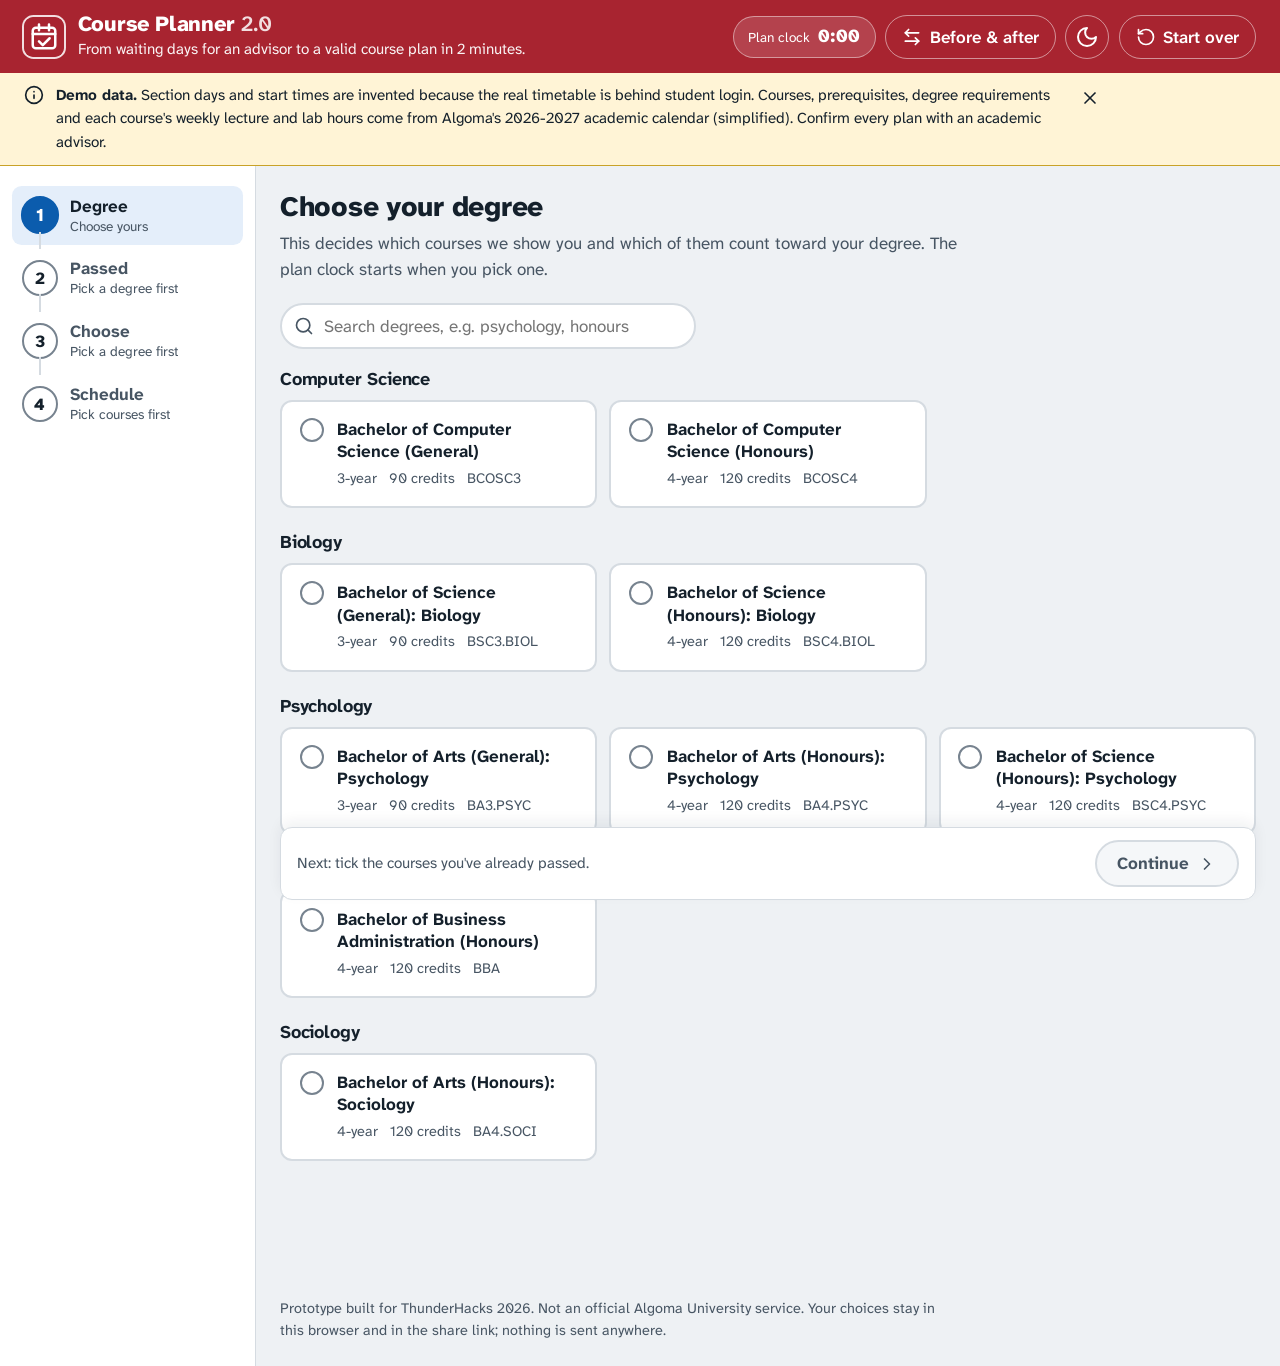
==== commit 680675e5: "feat: questions-for-advisor box on the printed sheet; realistic section times from real weekly hours" ====
--- a/index.html
+++ b/index.html
@@ -12,8 +12,8 @@
   <title>Course Planner 2.0</title>
   <link rel="icon" href="assets/favicon.svg" type="image/svg+xml">
   <link rel="preload" href="assets/fonts/atkinson-hyperlegible-next-latin.woff2" as="font" type="font/woff2" crossorigin>
-  <link rel="stylesheet" href="styles.css?v=12">
-  <script src="theme-init.js?v=12"></script>
+  <link rel="stylesheet" href="styles.css?v=14">
+  <script src="theme-init.js?v=14"></script>
 </head>
 <body>
   <a class="skip-link" href="#main">Skip to main content</a>
@@ -40,7 +40,7 @@
 
     <div class="notice-bar" id="demo-note" role="note">
       <span class="notice-icon" id="demo-icon" aria-hidden="true"></span>
-      <p><strong>Demo data.</strong> Section times are invented because the real timetable is behind student login. <span class="more">Courses, prerequisites and degree requirements come from Algoma's 2026-2027 academic calendar (simplified). Confirm every plan with an academic advisor.</span></p>
+      <p><strong>Demo data.</strong> Section days and start times are invented because the real timetable is behind student login. <span class="more">Courses, prerequisites, degree requirements and each course's weekly lecture and lab hours come from Algoma's 2026-2027 academic calendar (simplified). Confirm every plan with an academic advisor.</span></p>
       <button type="button" class="icon-btn small" id="demo-dismiss" aria-label="Hide this notice"></button>
     </div>
 
@@ -70,7 +70,7 @@
   <!-- Filled in and shown only when printing ("Bring to advisor") -->
   <div id="print-summary"></div>
 
-  <script src="logic.js?v=12"></script>
-  <script src="app.js?v=12"></script>
+  <script src="logic.js?v=14"></script>
+  <script src="app.js?v=14"></script>
 </body>
 </html>
--- a/styles.css
+++ b/styles.css
@@ -529,7 +529,7 @@
   .ps-table .swatch { display: inline-block; width: 8pt; height: 8pt; margin-right: 5pt; border: 1.5pt solid; border-radius: 2pt; }
   .ps-grid { break-inside: avoid; }
   .ps-grid .grid-wrap { overflow: visible; border: 1pt solid #9aa4ae; border-radius: 3pt; margin: 0; }
-  .ps-grid .grid { min-width: 0; grid-template-columns: 2.6rem repeat(5, 1fr); }
+  .ps-grid .grid { min-width: 0; grid-template-columns: 2.6rem repeat(5, 1fr); --row-h: 0.19rem; }
   .ps-grid .block { animation: none; font-size: 7.5pt; }
   .ps-grid .block span { font-size: 7pt; }
   .ps-grid .grid-time { font-size: 7.5pt; }
@@ -538,7 +538,9 @@
   .ps-list { margin: 0; padding-left: 12pt; font-size: 9.5pt; }
   .ps-list li { margin-bottom: 2pt; }
   .ps-notes { break-inside: avoid; }
-  .ps-line { height: 20pt; border-bottom: 0.75pt solid #777; }
+  .ps-line { height: 17pt; border-bottom: 0.75pt solid #777; }
+  .ps-questions { margin: 0 0 4pt; padding-left: 16pt; }
+  .ps-questions li { margin-bottom: 3pt; }
   .ps-foot { margin-top: 14pt; padding-top: 6pt; border-top: 1pt solid #9aa4ae; font-size: 8pt; color: #444; }
 }
 
@@ -633,3 +635,14 @@
 /* when the plan panel is hidden (degree, Before & after) let the content use the full width */
 .layout:has(> .summary[hidden]) { grid-template-columns: minmax(0, 1fr); }
 .layout:has(> .summary[hidden]) main { max-width: 64rem; }
+
+/* ---------- questions for the advisor ---------- */
+.questions { display: grid; gap: 0.5rem; padding: 1rem 1.25rem; }
+.questions textarea {
+  width: 100%; min-height: 6rem; padding: 0.6rem 0.85rem; font: inherit; line-height: 1.5; color: var(--text); background: var(--surface);
+  border: 2px solid var(--line); border-radius: 0.6rem; resize: vertical; transition: border-color 0.15s var(--ease), box-shadow 0.15s var(--ease);
+}
+.questions textarea:hover { border-color: var(--line-strong); }
+.questions textarea:focus { outline: none; border-color: var(--action); box-shadow: 0 0 0 3px var(--action-soft); }
+.questions textarea:focus-visible { outline: 3px solid var(--focus); outline-offset: 2px; }
+.questions .counter { justify-self: end; }
